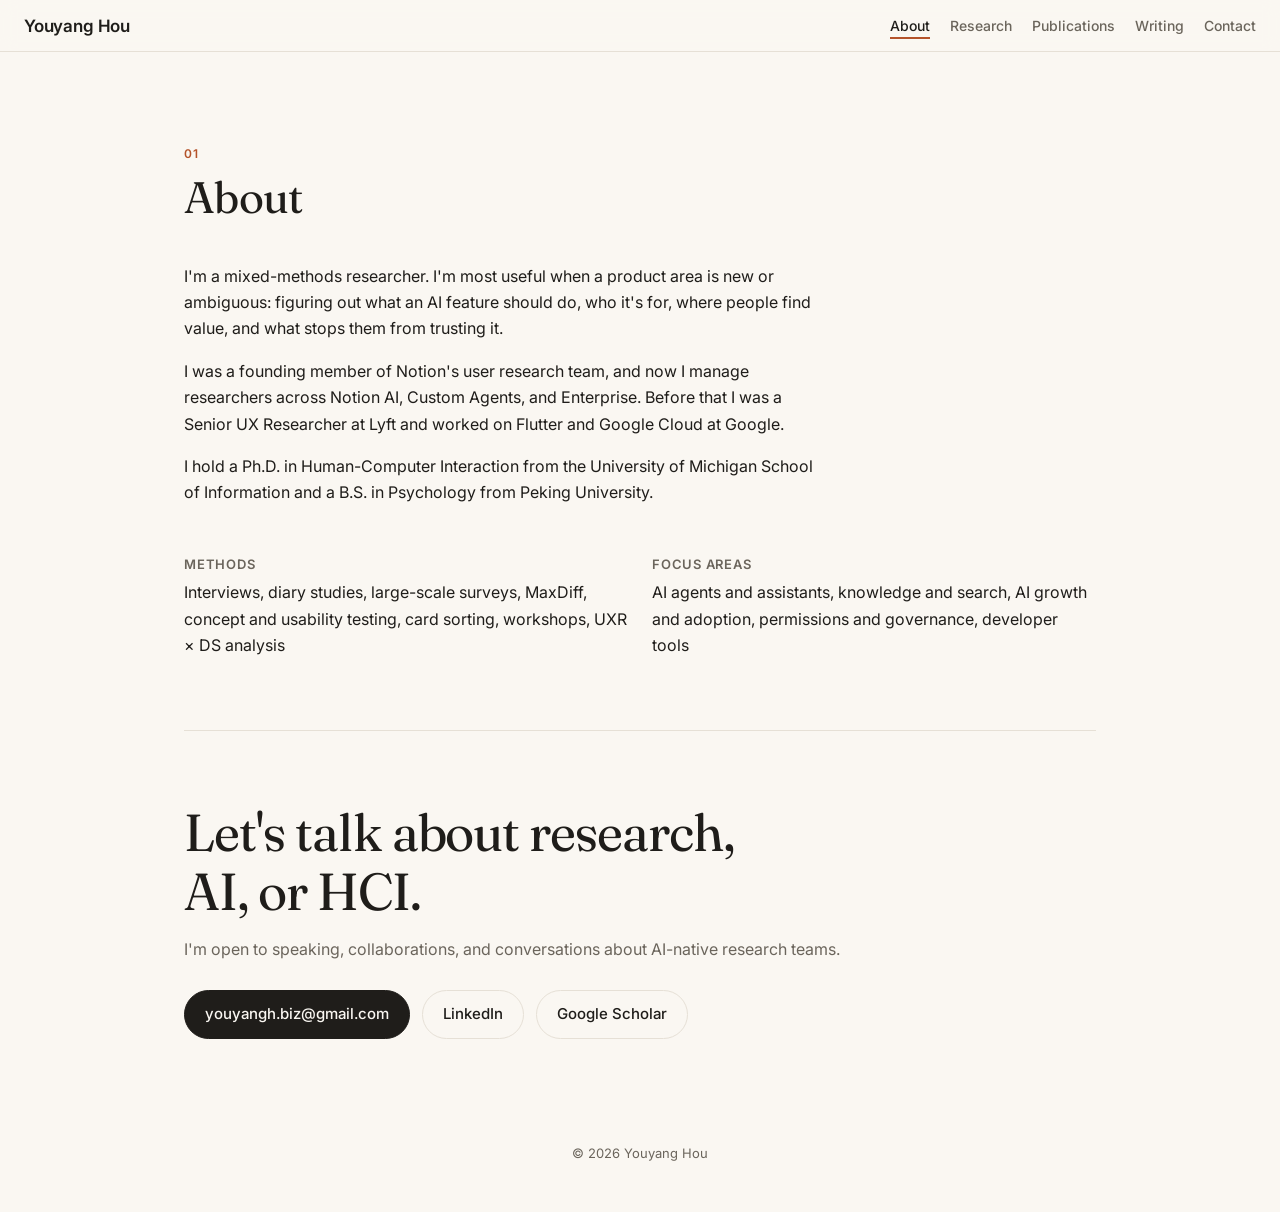
==== about.html @ 8d0ab64a "Add portfolio site Five static pages (home, about, research, publications, writing) with shared styl" ====
<!doctype html>
<html lang="en">
<head>
  <meta charset="utf-8">
  <meta name="viewport" content="width=device-width, initial-scale=1">
  <title>About · Youyang Hou</title>
  <meta name="description" content="About Youyang Hou: background, methods, and focus areas.">
  <link rel="preconnect" href="https://fonts.googleapis.com">
  <link rel="preconnect" href="https://fonts.gstatic.com" crossorigin>
  <link href="https://fonts.googleapis.com/css2?family=Fraunces:opsz,wght@9..144,400&family=Inter:wght@400;500;600;700&display=swap" rel="stylesheet">
  <link rel="stylesheet" href="styles.css">
</head>
<body>
  <header class="nav">
    <a class="nav__name" href="index.html">Youyang Hou</a>
    <nav>
      <a href="about.html" aria-current="page">About</a>
      <a href="research.html">Research</a>
      <a href="publications.html">Publications</a>
      <a href="writing.html">Writing</a>
      <a href="#contact">Contact</a>
    </nav>
  </header>

  <main>
    <section id="about" class="page about">
      <h1 class="section-title" data-num="01">About</h1>
      <div class="about__body">
        <p>
          I'm a mixed-methods researcher. I'm most useful when a product area is new or ambiguous:
          figuring out what an AI feature should do, who it's for, where people find value, and what
          stops them from trusting it.
        </p>
        <p>
          I was a founding member of Notion's user research team, and now I manage researchers
          across Notion AI, Custom Agents, and Enterprise. Before that I was a Senior UX Researcher
          at Lyft and worked on Flutter and Google Cloud at Google.
        </p>
        <p>
          I hold a Ph.D. in Human-Computer Interaction from the University of Michigan School of
          Information and a B.S. in Psychology from Peking University.
        </p>
      </div>
      <dl class="facts">
        <div><dt>Methods</dt><dd>Interviews, diary studies, large-scale surveys, MaxDiff, concept and usability testing, card sorting, workshops, UXR × DS analysis</dd></div>
        <div><dt>Focus areas</dt><dd>AI agents and assistants, knowledge and search, AI growth and adoption, permissions and governance, developer tools</dd></div>
      </dl>
    </section>

    <section id="contact" class="contact">
      <h2>Let's talk about research, AI, or HCI.</h2>
      <p>I'm open to speaking, collaborations, and conversations about AI-native research teams.</p>
      <div class="hero__links">
        <a class="btn" href="mailto:youyangh.biz@gmail.com">youyangh.biz@gmail.com</a>
        <a class="btn btn--ghost" href="https://www.linkedin.com/in/youyanghou/">LinkedIn</a>
        <a class="btn btn--ghost" href="https://scholar.google.com/citations?user=HaEivSMAAAAJ&hl=en">Google Scholar</a>
      </div>
    </section>
  </main>

  <footer class="footer">© 2026 Youyang Hou</footer>
</body>
</html>
---- styles.css ----
:root {
  --bg: #faf7f2;
  --surface: #ffffff;
  --ink: #1f1d1a;
  --muted: #6b655c;
  --line: #e6e0d6;
  --accent: #b4532a;
  --accent-soft: #f6e6dc;
  --serif: "Fraunces", Georgia, serif;
  --sans: "Inter", system-ui, -apple-system, sans-serif;
}

@media (prefers-color-scheme: dark) {
  :root {
    --bg: #161513;
    --surface: #1f1e1b;
    --ink: #f1ece4;
    --muted: #a39c90;
    --line: #34312c;
    --accent: #e48a5f;
    --accent-soft: #3a261c;
  }
}

* { box-sizing: border-box; }

html { scroll-behavior: smooth; scroll-padding-top: 72px; }

body {
  margin: 0;
  background: var(--bg);
  color: var(--ink);
  font: 16px/1.65 var(--sans);
  -webkit-font-smoothing: antialiased;
}

a { color: var(--accent); text-decoration-thickness: 1px; text-underline-offset: 3px; }
a:hover { text-decoration-thickness: 2px; }

main { max-width: 960px; margin: 0 auto; padding: 0 24px; }
section { padding: 72px 0; border-top: 1px solid var(--line); }
section.hero, section.page { border-top: 0; padding-top: 96px; }

/* Nav */
.nav {
  position: sticky; top: 0; z-index: 10;
  display: flex; justify-content: space-between; align-items: center; gap: 16px;
  padding: 14px 24px;
  background: color-mix(in srgb, var(--bg) 88%, transparent);
  backdrop-filter: blur(8px);
  border-bottom: 1px solid var(--line);
}
.nav__name { font: 600 17px var(--sans); letter-spacing: -.01em; color: var(--ink); text-decoration: none; white-space: nowrap; }
.nav nav { display: flex; gap: 20px; }
.nav nav a { color: var(--muted); text-decoration: none; font-size: 14px; font-weight: 500; }
.nav nav a:hover, .nav nav a[aria-current="page"] { color: var(--ink); }
.nav nav a[aria-current="page"] { text-decoration: underline; text-decoration-color: var(--accent); text-decoration-thickness: 2px; text-underline-offset: 6px; }

/* Hero */
.hero__name {
  font: 700 clamp(40px, 6vw, 60px)/1.05 var(--sans); letter-spacing: -.035em; margin: 0 0 16px;
  display: inline-block; padding-bottom: 10px; border-bottom: 4px solid var(--accent);
}
.hero__name span { color: var(--muted); font-weight: 400; font-size: .5em; letter-spacing: 0; white-space: nowrap; }
.eyebrow { color: var(--accent); font-size: 13px; font-weight: 600; letter-spacing: .06em; text-transform: uppercase; margin: 0 0 16px; }
.hero__statement { font: 400 clamp(24px, 3vw, 32px)/1.25 var(--serif); letter-spacing: -.01em; margin: 0 0 20px; max-width: 26ch; }
.lede { font-size: 19px; color: var(--muted); max-width: 60ch; margin: 0 0 32px; }
.hero__links { display: flex; flex-wrap: wrap; gap: 12px; }
.hero__main { display: grid; grid-template-columns: minmax(0, 1.5fr) minmax(0, 1fr); gap: 48px; align-items: center; }
.hero__photo {
  width: 100%; max-width: 340px; justify-self: center; height: auto; aspect-ratio: 1; object-fit: cover; object-position: 50% 30%;
  border-radius: 50%; display: block;
}

.btn {
  display: inline-block; padding: 11px 20px; border-radius: 999px;
  background: var(--ink); color: var(--bg); text-decoration: none; font-weight: 500; font-size: 15px;
  border: 1px solid var(--ink);
}
.btn:hover { opacity: .85; }
.btn--ghost { background: transparent; color: var(--ink); border-color: var(--line); }
.btn--ghost:hover { border-color: var(--ink); opacity: 1; }

.news { list-style: none; padding: 0; margin: 56px 0 0; border-left: 2px solid var(--accent); }
.news li { padding: 4px 0 4px 16px; font-size: 15px; }
.news span { display: inline-block; min-width: 72px; color: var(--muted); font-variant-numeric: tabular-nums; }

/* Section headers */
.section-title {
  font: 400 clamp(32px, 4.4vw, 44px)/1.15 var(--serif); letter-spacing: -.015em; margin: 0 0 32px;
}
.section-title::before {
  content: attr(data-num);
  display: block; margin-bottom: 12px;
  font: 600 12px/1 var(--sans); letter-spacing: .12em; color: var(--accent);
}
.section-intro { color: var(--muted); max-width: 64ch; margin: -8px 0 32px; }

/* About */
.about { display: grid; grid-template-columns: 1fr; gap: 8px; }
.about__body p { max-width: 64ch; margin: 0 0 16px; }
.facts { display: grid; grid-template-columns: repeat(auto-fit, minmax(260px, 1fr)); gap: 24px; margin: 24px 0 0; }
.facts dt { font-size: 13px; font-weight: 600; text-transform: uppercase; letter-spacing: .06em; color: var(--muted); margin-bottom: 4px; }
.facts dd { margin: 0; }

/* Cases */
.case {
  background: var(--surface); border: 1px solid var(--line); border-radius: 20px; padding: 28px;
  transition: border-color .2s ease, transform .2s ease;
}
.cases .case:hover { border-color: var(--muted); transform: translateY(-2px); }
.case h3 { font: 600 18px/1.35 var(--sans); letter-spacing: -.015em; margin: 10px 0 10px; }
.case p { margin: 0; color: var(--muted); }
.case__meta { display: flex; justify-content: space-between; gap: 12px; font-size: 13px; color: var(--muted); }
.case__meta .org { color: var(--accent); font-weight: 600; }
.case--feature { margin-bottom: 20px; padding: 36px; }
.case--feature h3 { font: 400 clamp(26px, 3.2vw, 34px)/1.2 var(--serif); letter-spacing: -.01em; margin: 12px 0 14px; }
.case--feature > p { color: var(--ink); max-width: 68ch; }

.grid { display: grid; grid-template-columns: repeat(auto-fit, minmax(220px, 1fr)); gap: 16px; margin: 28px 0 20px; }
.mini { background: var(--bg); border-radius: 12px; padding: 18px; }
.mini h4 { margin: 0 0 6px; font-size: 15px; }
.mini p { font-size: 14px; line-height: 1.55; }
.tags { font-size: 13px; }

.cases { display: grid; grid-template-columns: repeat(auto-fit, minmax(280px, 1fr)); gap: 20px; }

/* Publications */
.filters { display: flex; flex-wrap: wrap; gap: 8px; margin-bottom: 24px; }
.chip {
  font: 500 14px var(--sans); padding: 7px 14px; border-radius: 999px; cursor: pointer;
  background: transparent; color: var(--muted); border: 1px solid var(--line);
}
.chip.is-active { background: var(--ink); color: var(--bg); border-color: var(--ink); }

.pubs { list-style: none; padding: 0; margin: 0; }
.pubs li { display: grid; grid-template-columns: 64px 1fr; gap: 16px; padding: 18px 0; border-bottom: 1px solid var(--line); }
.pubs li[hidden] { display: none; }
.year { color: var(--muted); font-variant-numeric: tabular-nums; padding-top: 2px; }
.pub__title { font-weight: 600; color: var(--ink); text-decoration: none; }
a.pub__title:hover { color: var(--accent); }
.pubs p { margin: 4px 0 0; color: var(--muted); font-size: 14px; }
.award {
  display: inline-block; margin-top: 8px; padding: 2px 10px; border-radius: 999px;
  background: var(--accent-soft); color: var(--accent); font-size: 12px; font-weight: 600;
}

/* Writing */
.books { display: grid; grid-template-columns: repeat(auto-fit, minmax(220px, 1fr)); gap: 20px; }
.book {
  display: flex; flex-direction: column; gap: 8px; min-height: 180px; padding: 24px;
  border-radius: 20px; text-decoration: none; color: var(--ink);
  background: var(--surface); border: 1px solid var(--line);
  transition: border-color .2s ease, transform .2s ease;
}
.book:hover { border-color: var(--accent); transform: translateY(-2px); }
.book__kind { font-size: 12px; font-weight: 600; text-transform: uppercase; letter-spacing: .06em; color: var(--accent); }
.book__title { font: 400 26px/1.3 var(--serif); }
.book__note { margin-top: auto; color: var(--muted); font-size: 14px; }
.more { margin-top: 24px; }

/* Contact */
.contact { text-align: left; }
.contact h2 { font: 400 clamp(32px, 5vw, 52px)/1.12 var(--serif); letter-spacing: -.02em; margin: 0 0 16px; max-width: 18ch; }
.contact p { color: var(--muted); margin: 0 0 28px; }

.footer { text-align: center; color: var(--muted); font-size: 13px; padding: 32px 16px 48px; }

@media (max-width: 640px) {
  main { padding: 0 16px; }
  .nav { padding: 12px 16px; }
  .nav { flex-wrap: wrap; row-gap: 8px; }
  .nav nav { gap: 14px; width: 100%; overflow-x: auto; scrollbar-width: none; }
  .nav nav a { white-space: nowrap; font-size: 13px; }
  section { padding: 56px 0; }
  section.hero, section.page { padding-top: 48px; }
  .hero__main { grid-template-columns: 1fr; gap: 32px; }
  .hero__photo { order: -1; max-width: 200px; justify-self: start; }
  .case, .case--feature { padding: 22px; }
  .pubs li { grid-template-columns: 1fr; gap: 4px; }
}

/* Home: links to the other pages */
.explore { padding-top: 0; border-top: 0; }
.explore__grid { display: grid; grid-template-columns: repeat(2, minmax(0, 1fr)); gap: 20px; }
.explore__card {
  display: flex; flex-direction: column; gap: 8px; padding: 28px;
  border: 1px solid var(--line); border-radius: 20px; background: var(--surface);
  color: var(--ink); text-decoration: none;
  transition: border-color .2s ease, transform .2s ease;
}
.explore__card:hover { border-color: var(--accent); transform: translateY(-2px); }
.explore__num { font: 600 12px/1 var(--sans); letter-spacing: .12em; color: var(--accent); }
.explore__title { font: 400 30px/1.2 var(--serif); letter-spacing: -.01em; }
.explore__title::after { content: " →"; font-family: var(--sans); font-size: .7em; color: var(--muted); }
.explore__note { color: var(--muted); font-size: 15px; }

@media (max-width: 640px) {
  .explore__grid { grid-template-columns: 1fr; }
  .explore__card { padding: 22px; }
}
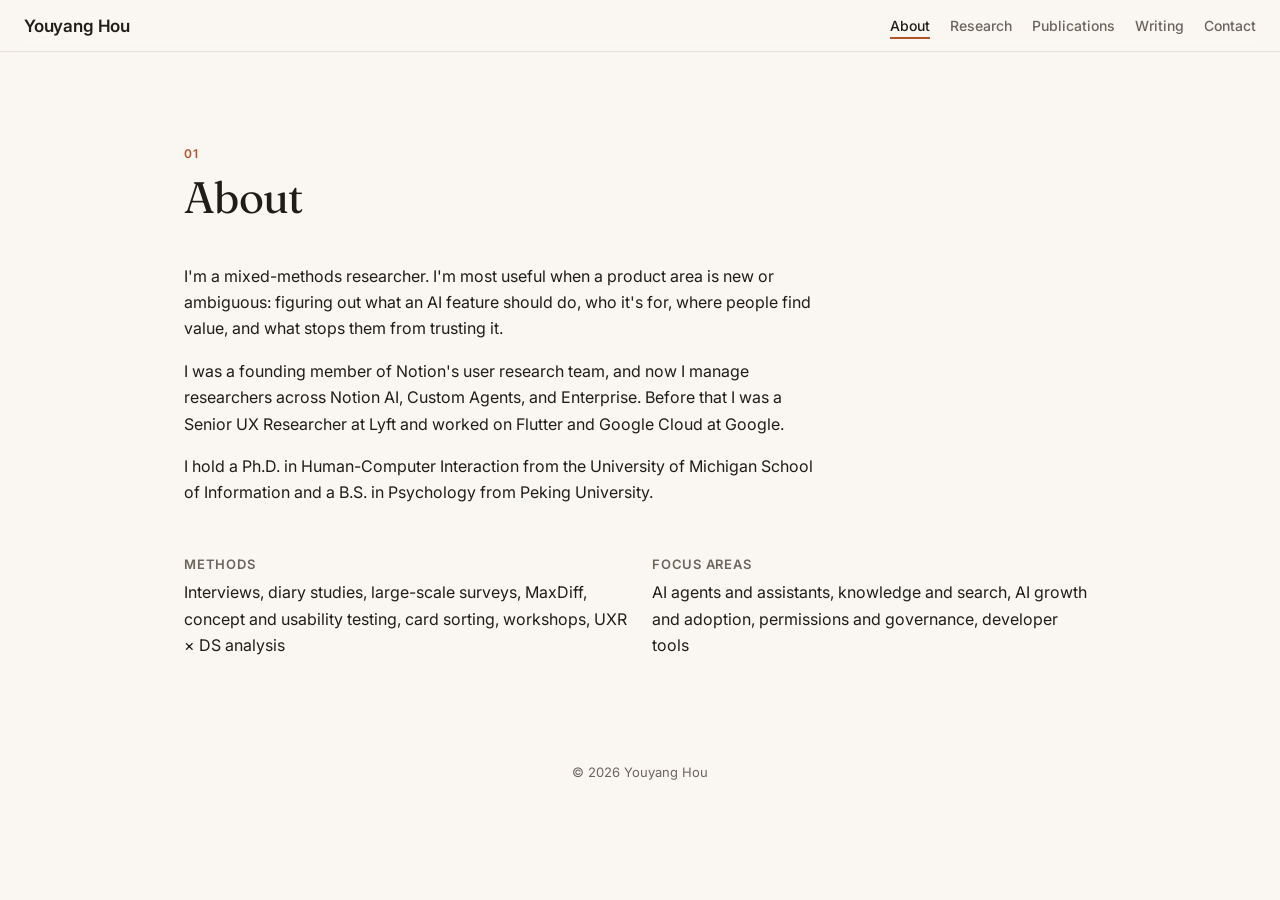
==== commit fbf67094: "Move contact info to its own page Co-Authored-By: Claude Opus 5.5 <noreply@anthropic.com>" ====
--- a/about.html
+++ b/about.html
@@ -18,7 +18,7 @@
       <a href="research.html">Research</a>
       <a href="publications.html">Publications</a>
       <a href="writing.html">Writing</a>
-      <a href="#contact">Contact</a>
+      <a href="contact.html">Contact</a>
     </nav>
   </header>
 
@@ -46,16 +46,6 @@
         <div><dt>Focus areas</dt><dd>AI agents and assistants, knowledge and search, AI growth and adoption, permissions and governance, developer tools</dd></div>
       </dl>
     </section>
-
-    <section id="contact" class="contact">
-      <h2>Let's talk about research, AI, or HCI.</h2>
-      <p>I'm open to speaking, collaborations, and conversations about AI-native research teams.</p>
-      <div class="hero__links">
-        <a class="btn" href="mailto:youyangh.biz@gmail.com">youyangh.biz@gmail.com</a>
-        <a class="btn btn--ghost" href="https://www.linkedin.com/in/youyanghou/">LinkedIn</a>
-        <a class="btn btn--ghost" href="https://scholar.google.com/citations?user=HaEivSMAAAAJ&hl=en">Google Scholar</a>
-      </div>
-    </section>
   </main>
 
   <footer class="footer">© 2026 Youyang Hou</footer>
--- a/styles.css
+++ b/styles.css
@@ -161,7 +161,7 @@
 
 /* Contact */
 .contact { text-align: left; }
-.contact h2 { font: 400 clamp(32px, 5vw, 52px)/1.12 var(--serif); letter-spacing: -.02em; margin: 0 0 16px; max-width: 18ch; }
+.contact .contact__lead { font: 400 clamp(24px, 3vw, 32px)/1.25 var(--serif); letter-spacing: -.01em; color: var(--ink); margin: 0 0 12px; max-width: 26ch; }
 .contact p { color: var(--muted); margin: 0 0 28px; }
 
 .footer { text-align: center; color: var(--muted); font-size: 13px; padding: 32px 16px 48px; }
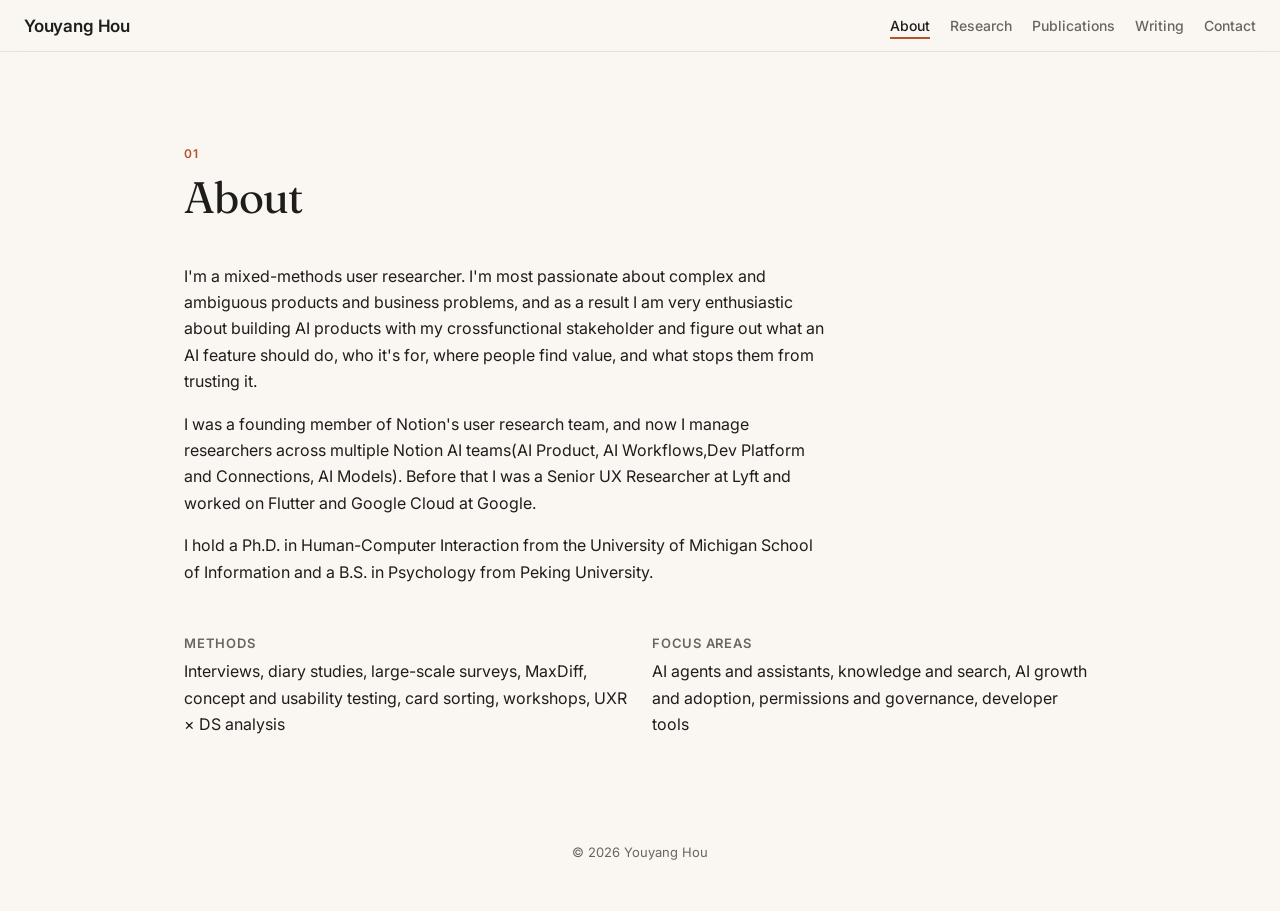
==== commit 3fa9519c: "Refresh bio, news, research logos, and publications summary - Home: new tagline and bio, hide 2025 n" ====
--- a/about.html
+++ b/about.html
@@ -27,13 +27,13 @@
       <h1 class="section-title" data-num="01">About</h1>
       <div class="about__body">
         <p>
-          I'm a mixed-methods researcher. I'm most useful when a product area is new or ambiguous:
-          figuring out what an AI feature should do, who it's for, where people find value, and what
+          I'm a mixed-methods user researcher. I'm most passionate about complex and ambiguous products and business problems, and as a result I am very enthusiastic about
+          building AI products with my crossfunctional stakeholder and figure out what an AI feature should do, who it's for, where people find value, and what
           stops them from trusting it.
         </p>
         <p>
           I was a founding member of Notion's user research team, and now I manage researchers
-          across Notion AI, Custom Agents, and Enterprise. Before that I was a Senior UX Researcher
+          across multiple Notion AI teams(AI Product, AI Workflows,Dev Platform and Connections, AI Models). Before that I was a Senior UX Researcher
           at Lyft and worked on Flutter and Google Cloud at Google.
         </p>
         <p>
--- a/styles.css
+++ b/styles.css
@@ -199,3 +199,14 @@
   .explore__grid { grid-template-columns: 1fr; }
   .explore__card { padding: 22px; }
 }
+
+/* Company logos (Simple Icons, CC0), tinted with CSS masks */
+.case__meta .org { display: inline-flex; align-items: center; gap: 8px; color: var(--ink); }
+.logo {
+  width: 18px; height: 18px; flex: none; background: var(--logo-color, currentColor);
+  -webkit-mask: var(--logo) center / contain no-repeat; mask: var(--logo) center / contain no-repeat;
+}
+.logo--notion { --logo: url("https://cdn.jsdelivr.net/npm/simple-icons@13.21.0/icons/notion.svg"); }
+.logo--lyft { --logo: url("https://cdn.jsdelivr.net/npm/simple-icons@13.21.0/icons/lyft.svg"); --logo-color: #ff00bf; }
+.logo--google { --logo: url("https://cdn.jsdelivr.net/npm/simple-icons@13.21.0/icons/google.svg"); --logo-color: #4285f4; }
+.logo--facebook { --logo: url("https://cdn.jsdelivr.net/npm/simple-icons@13.21.0/icons/facebook.svg"); --logo-color: #0866ff; }
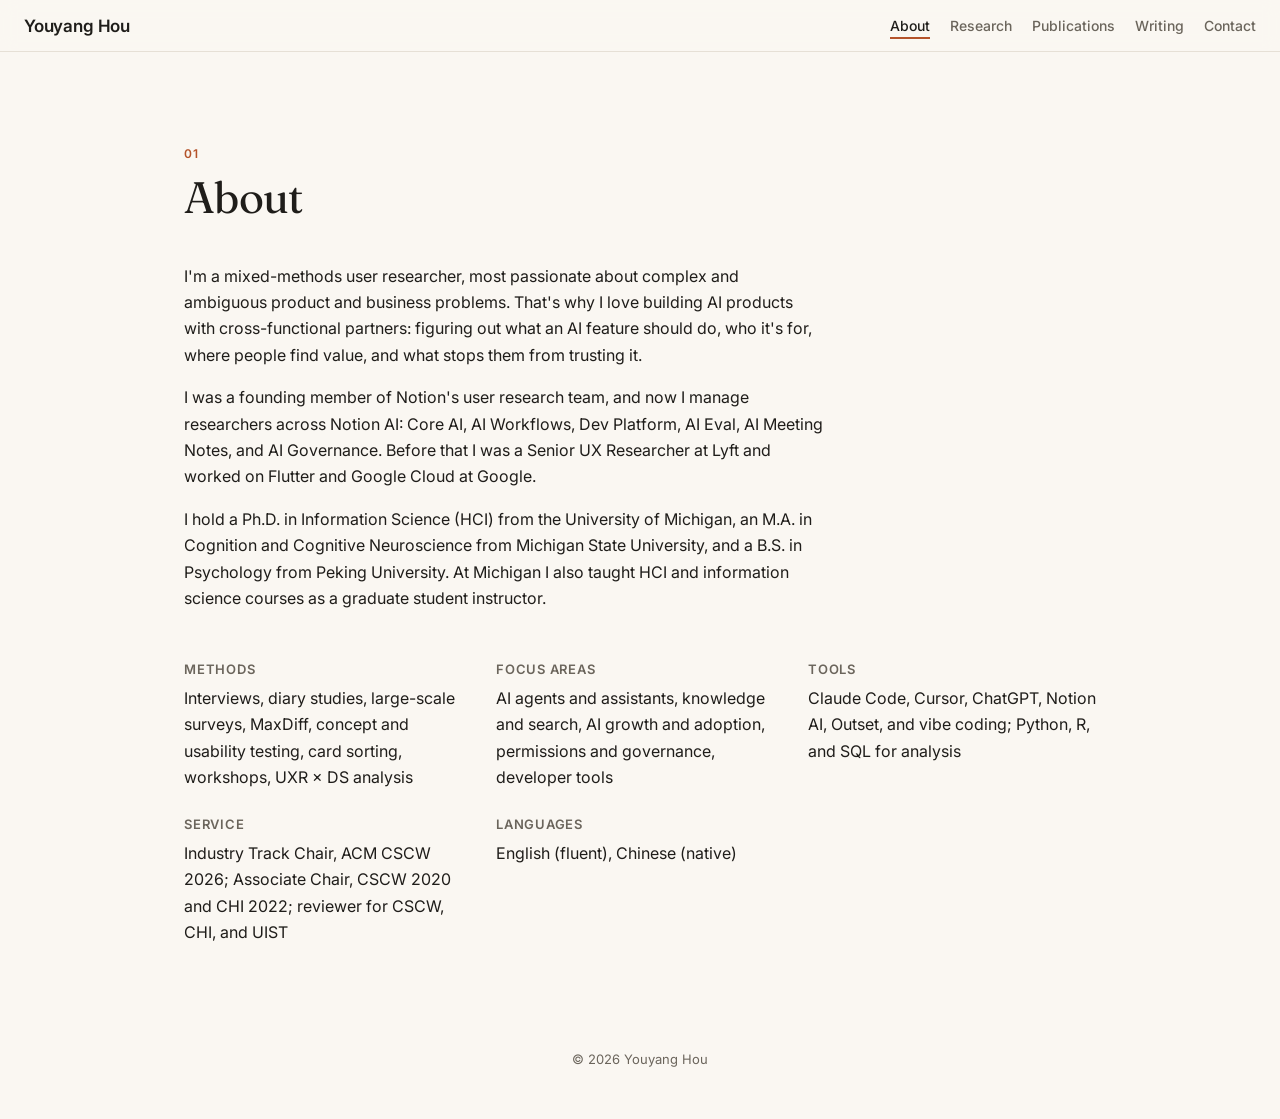
==== commit af19975a: "Align site with revised resume - About: polished intro, updated team list, M.A. and teaching, tools," ====
--- a/about.html
+++ b/about.html
@@ -27,23 +27,29 @@
       <h1 class="section-title" data-num="01">About</h1>
       <div class="about__body">
         <p>
-          I'm a mixed-methods user researcher. I'm most passionate about complex and ambiguous products and business problems, and as a result I am very enthusiastic about
-          building AI products with my crossfunctional stakeholder and figure out what an AI feature should do, who it's for, where people find value, and what
+          I'm a mixed-methods user researcher, most passionate about complex and ambiguous product
+          and business problems. That's why I love building AI products with cross-functional partners:
+          figuring out what an AI feature should do, who it's for, where people find value, and what
           stops them from trusting it.
         </p>
         <p>
-          I was a founding member of Notion's user research team, and now I manage researchers
-          across multiple Notion AI teams(AI Product, AI Workflows,Dev Platform and Connections, AI Models). Before that I was a Senior UX Researcher
-          at Lyft and worked on Flutter and Google Cloud at Google.
+          I was a founding member of Notion's user research team, and now I manage researchers across
+          Notion AI: Core AI, AI Workflows, Dev Platform, AI Eval, AI Meeting Notes, and AI Governance.
+          Before that I was a Senior UX Researcher at Lyft and worked on Flutter and Google Cloud at Google.
         </p>
         <p>
-          I hold a Ph.D. in Human-Computer Interaction from the University of Michigan School of
-          Information and a B.S. in Psychology from Peking University.
+          I hold a Ph.D. in Information Science (HCI) from the University of Michigan, an M.A. in
+          Cognition and Cognitive Neuroscience from Michigan State University, and a B.S. in Psychology
+          from Peking University. At Michigan I also taught HCI and information science courses as a
+          graduate student instructor.
         </p>
       </div>
       <dl class="facts">
         <div><dt>Methods</dt><dd>Interviews, diary studies, large-scale surveys, MaxDiff, concept and usability testing, card sorting, workshops, UXR × DS analysis</dd></div>
         <div><dt>Focus areas</dt><dd>AI agents and assistants, knowledge and search, AI growth and adoption, permissions and governance, developer tools</dd></div>
+        <div><dt>Tools</dt><dd>Claude Code, Cursor, ChatGPT, Notion AI, Outset, and vibe coding; Python, R, and SQL for analysis</dd></div>
+        <div><dt>Service</dt><dd>Industry Track Chair, ACM CSCW 2026; Associate Chair, CSCW 2020 and CHI 2022; reviewer for CSCW, CHI, and UIST</dd></div>
+        <div><dt>Languages</dt><dd>English (fluent), Chinese (native)</dd></div>
       </dl>
     </section>
   </main>
--- a/styles.css
+++ b/styles.css
@@ -119,6 +119,7 @@
 
 .grid { display: grid; grid-template-columns: repeat(auto-fit, minmax(220px, 1fr)); gap: 16px; margin: 28px 0 20px; }
 .mini { background: var(--bg); border-radius: 12px; padding: 18px; }
+.mini--wide { grid-column: 1 / -1; }
 .mini h4 { margin: 0 0 6px; font-size: 15px; }
 .mini p { font-size: 14px; line-height: 1.55; }
 .tags { font-size: 13px; }
